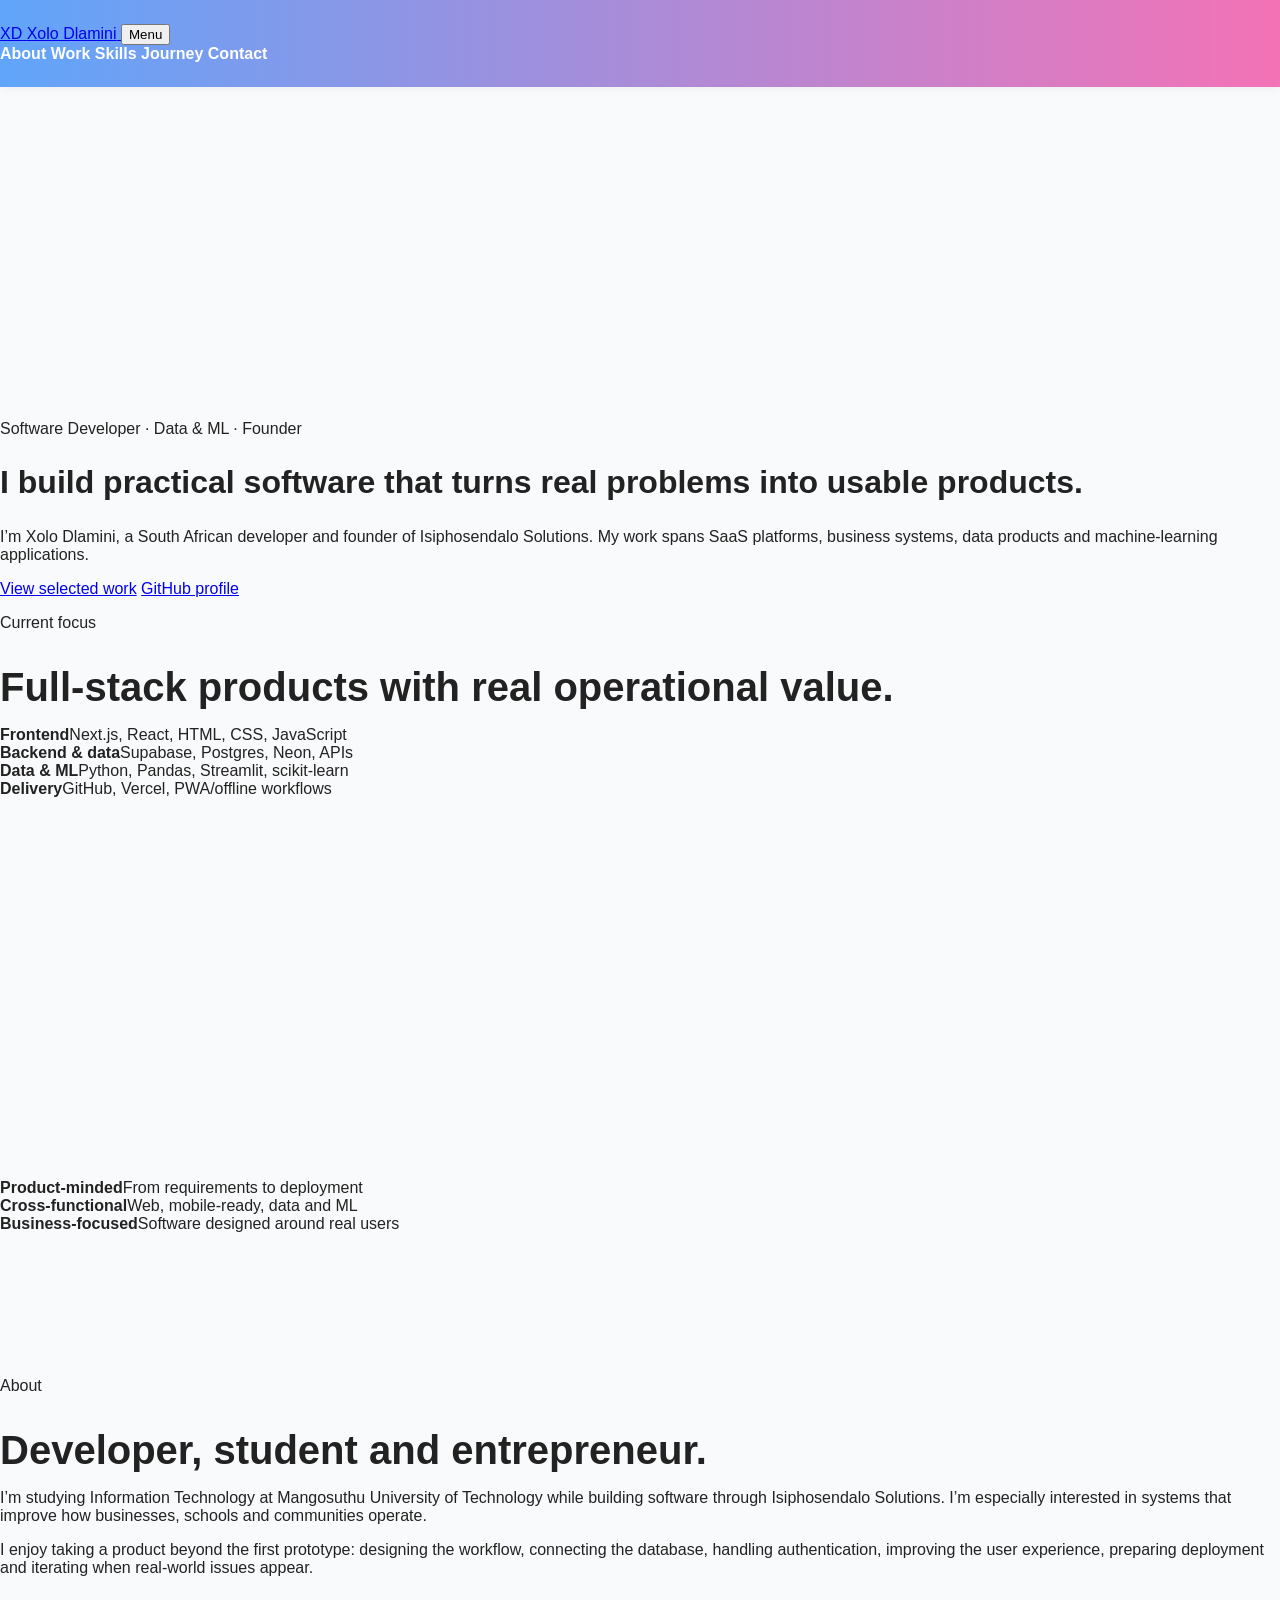
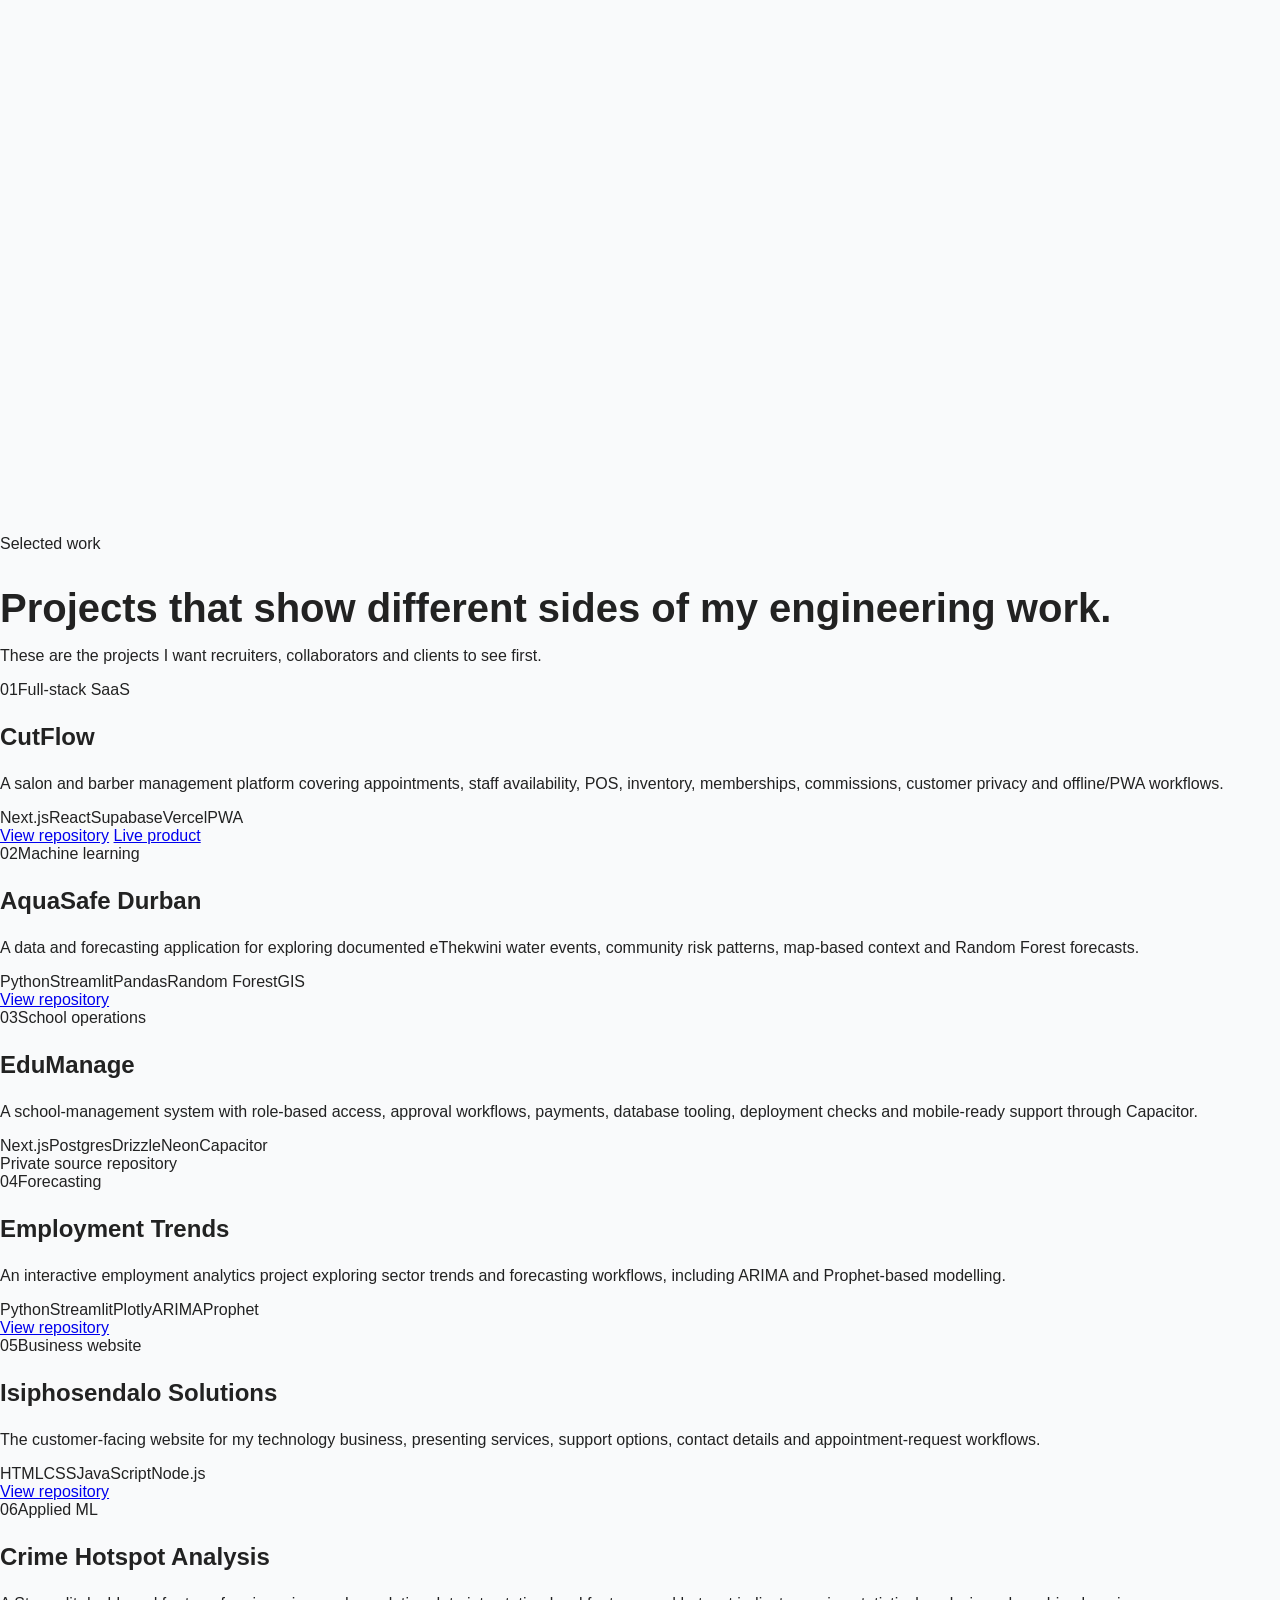
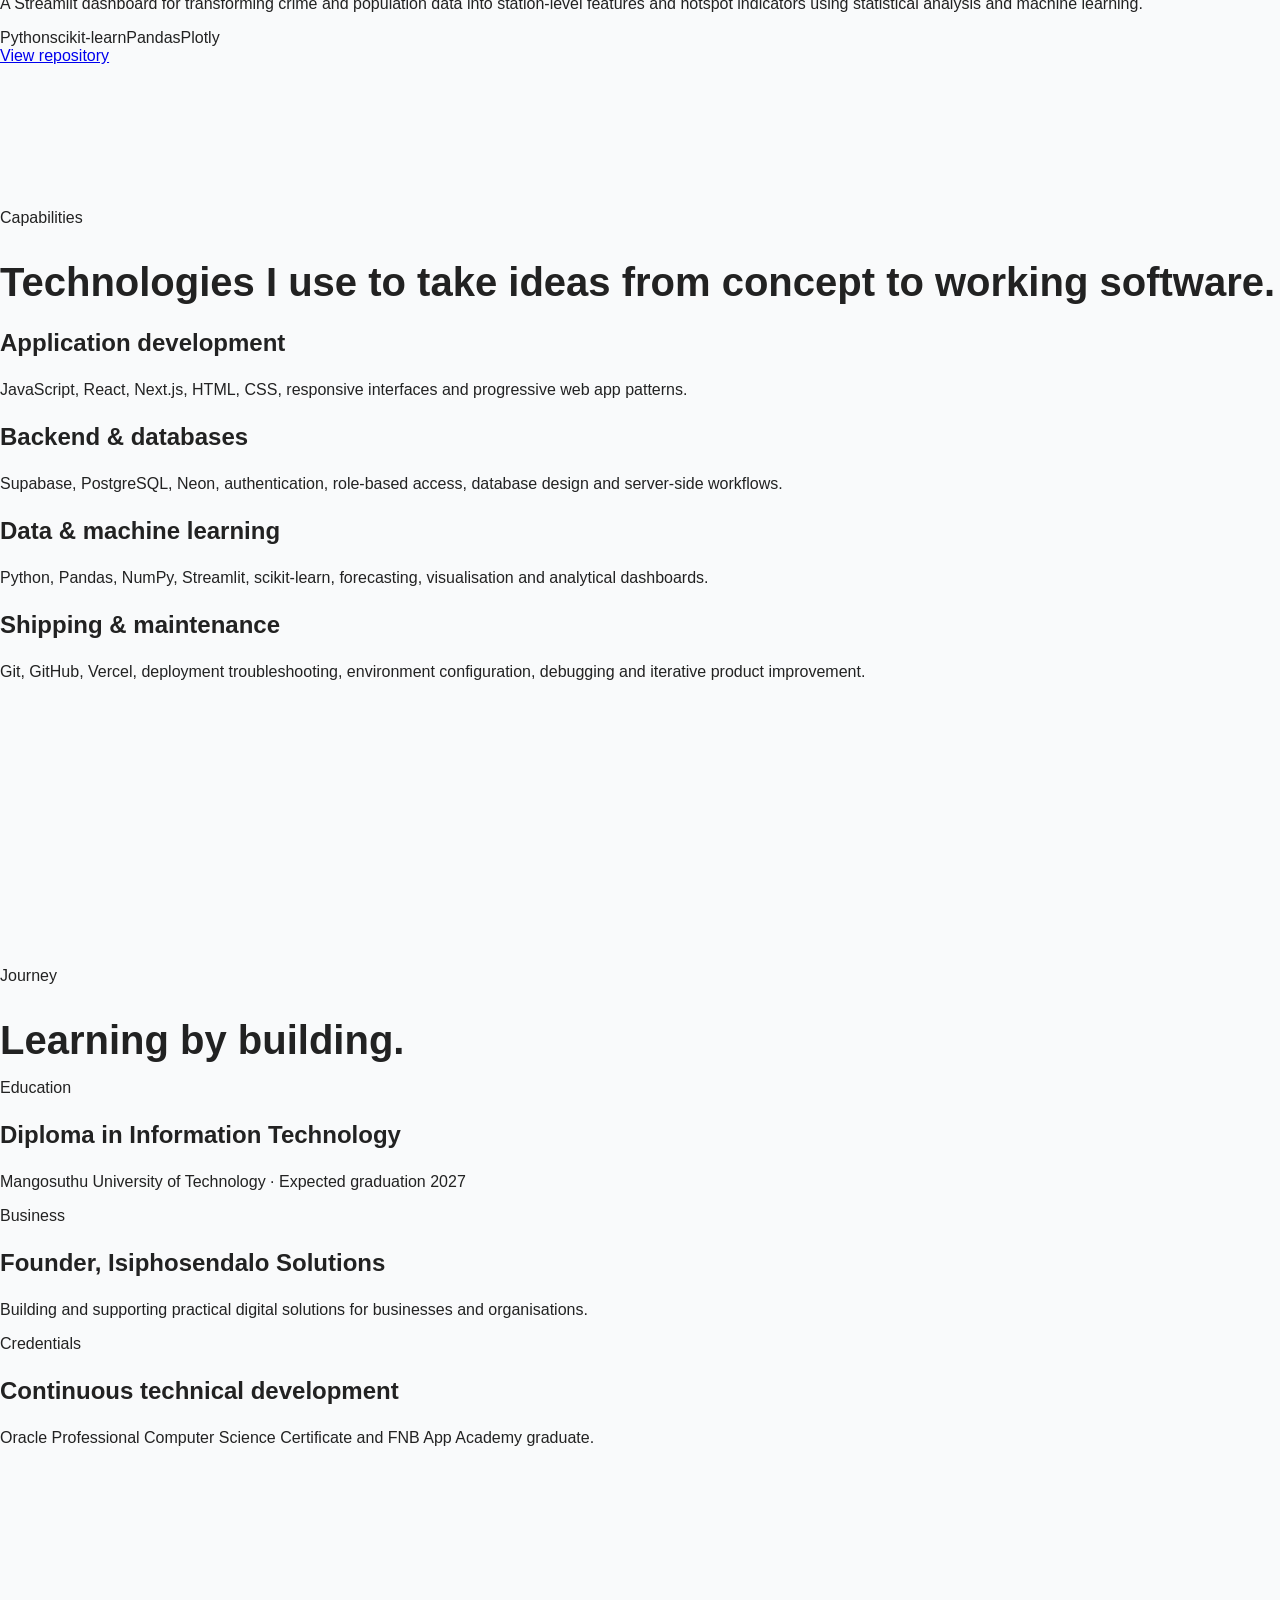
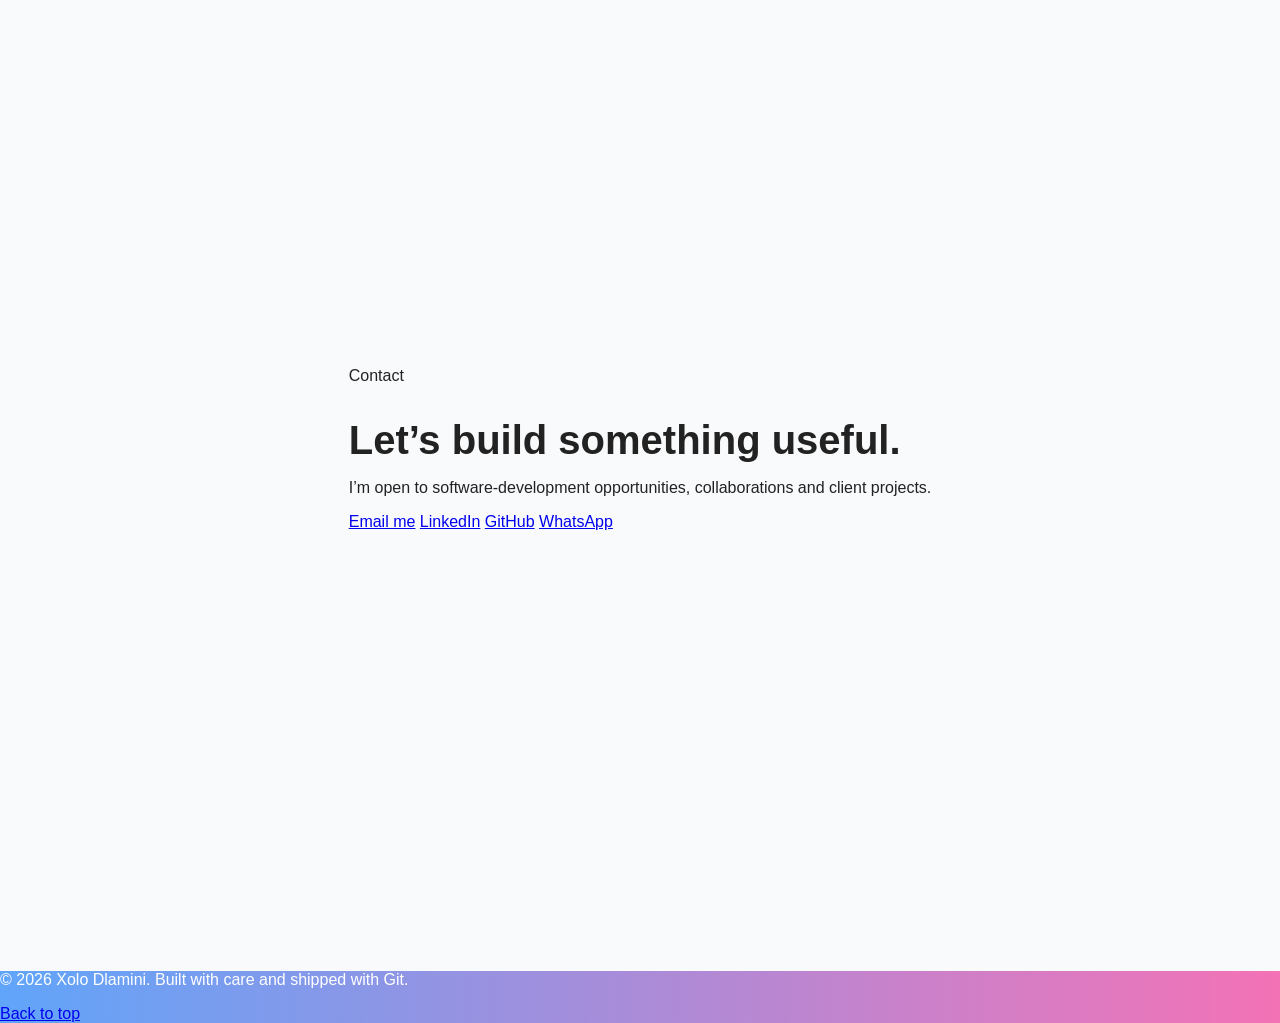
==== index.html @ b9a1c911 "Redesign portfolio as professional developer landing page" ====
<!DOCTYPE html>
<html lang="en">
<head>
  <meta charset="UTF-8">
  <meta name="viewport" content="width=device-width, initial-scale=1.0">
  <meta name="description" content="Xolo Dlamini — software developer building full-stack systems, data products and practical digital solutions.">
  <meta name="theme-color" content="#0b1020">
  <title>Xolo Dlamini | Software Developer</title>
  <link rel="preconnect" href="https://fonts.googleapis.com">
  <link rel="preconnect" href="https://fonts.gstatic.com" crossorigin>
  <link href="https://fonts.googleapis.com/css2?family=Inter:wght@400;500;600;700;800&display=swap" rel="stylesheet">
  <link rel="stylesheet" href="style.css">
  <script src="script.js" defer></script>
</head>
<body>
  <header class="site-header">
    <div class="shell nav-wrap">
      <a class="brand" href="#top" aria-label="Xolo Dlamini home">
        <span class="brand-mark">XD</span>
        <span>Xolo Dlamini</span>
      </a>
      <button class="menu-button" type="button" aria-expanded="false" aria-controls="site-nav">Menu</button>
      <nav id="site-nav" class="site-nav" aria-label="Main navigation">
        <a href="#about">About</a>
        <a href="#work">Work</a>
        <a href="#skills">Skills</a>
        <a href="#journey">Journey</a>
        <a class="nav-cta" href="#contact">Contact</a>
      </nav>
    </div>
  </header>

  <main id="top">
    <section class="hero">
      <div class="shell hero-grid">
        <div class="hero-copy reveal">
          <p class="kicker">Software Developer · Data & ML · Founder</p>
          <h1>I build practical software that turns real problems into usable products.</h1>
          <p class="hero-text">I’m Xolo Dlamini, a South African developer and founder of Isiphosendalo Solutions. My work spans SaaS platforms, business systems, data products and machine-learning applications.</p>
          <div class="hero-actions">
            <a class="button primary" href="#work">View selected work</a>
            <a class="button secondary" href="https://github.com/Itx108" target="_blank" rel="noopener noreferrer">GitHub profile</a>
          </div>
        </div>
        <aside class="hero-panel reveal" aria-label="Developer focus">
          <p class="panel-label">Current focus</p>
          <h2>Full-stack products with real operational value.</h2>
          <div class="focus-list">
            <div><strong>Frontend</strong><span>Next.js, React, HTML, CSS, JavaScript</span></div>
            <div><strong>Backend & data</strong><span>Supabase, Postgres, Neon, APIs</span></div>
            <div><strong>Data & ML</strong><span>Python, Pandas, Streamlit, scikit-learn</span></div>
            <div><strong>Delivery</strong><span>GitHub, Vercel, PWA/offline workflows</span></div>
          </div>
        </aside>
      </div>
    </section>

    <section class="proof-strip">
      <div class="shell proof-grid">
        <div><strong>Product-minded</strong><span>From requirements to deployment</span></div>
        <div><strong>Cross-functional</strong><span>Web, mobile-ready, data and ML</span></div>
        <div><strong>Business-focused</strong><span>Software designed around real users</span></div>
      </div>
    </section>

    <section id="about" class="section">
      <div class="shell two-col">
        <div class="section-heading reveal">
          <p class="kicker">About</p>
          <h2>Developer, student and entrepreneur.</h2>
        </div>
        <div class="body-copy reveal">
          <p>I’m studying Information Technology at Mangosuthu University of Technology while building software through Isiphosendalo Solutions. I’m especially interested in systems that improve how businesses, schools and communities operate.</p>
          <p>I enjoy taking a product beyond the first prototype: designing the workflow, connecting the database, handling authentication, improving the user experience, preparing deployment and iterating when real-world issues appear.</p>
        </div>
      </div>
    </section>

    <section id="work" class="section alt">
      <div class="shell">
        <div class="section-heading reveal">
          <p class="kicker">Selected work</p>
          <h2>Projects that show different sides of my engineering work.</h2>
          <p>These are the projects I want recruiters, collaborators and clients to see first.</p>
        </div>

        <div class="project-grid">
          <article class="project-card featured reveal">
            <div class="project-topline"><span>01</span><span>Full-stack SaaS</span></div>
            <h3>CutFlow</h3>
            <p>A salon and barber management platform covering appointments, staff availability, POS, inventory, memberships, commissions, customer privacy and offline/PWA workflows.</p>
            <div class="tags"><span>Next.js</span><span>React</span><span>Supabase</span><span>Vercel</span><span>PWA</span></div>
            <div class="card-links">
              <a href="https://github.com/Itx108/Cutflow" target="_blank" rel="noopener noreferrer">View repository</a>
              <a href="https://cutflow.co.za" target="_blank" rel="noopener noreferrer">Live product</a>
            </div>
          </article>

          <article class="project-card reveal">
            <div class="project-topline"><span>02</span><span>Machine learning</span></div>
            <h3>AquaSafe Durban</h3>
            <p>A data and forecasting application for exploring documented eThekwini water events, community risk patterns, map-based context and Random Forest forecasts.</p>
            <div class="tags"><span>Python</span><span>Streamlit</span><span>Pandas</span><span>Random Forest</span><span>GIS</span></div>
            <div class="card-links"><a href="https://github.com/Itx108/AquaSafe" target="_blank" rel="noopener noreferrer">View repository</a></div>
          </article>

          <article class="project-card reveal">
            <div class="project-topline"><span>03</span><span>School operations</span></div>
            <h3>EduManage</h3>
            <p>A school-management system with role-based access, approval workflows, payments, database tooling, deployment checks and mobile-ready support through Capacitor.</p>
            <div class="tags"><span>Next.js</span><span>Postgres</span><span>Drizzle</span><span>Neon</span><span>Capacitor</span></div>
            <div class="card-links"><span class="private-note">Private source repository</span></div>
          </article>

          <article class="project-card reveal">
            <div class="project-topline"><span>04</span><span>Forecasting</span></div>
            <h3>Employment Trends</h3>
            <p>An interactive employment analytics project exploring sector trends and forecasting workflows, including ARIMA and Prophet-based modelling.</p>
            <div class="tags"><span>Python</span><span>Streamlit</span><span>Plotly</span><span>ARIMA</span><span>Prophet</span></div>
            <div class="card-links"><a href="https://github.com/Itx108/Employment-Trends" target="_blank" rel="noopener noreferrer">View repository</a></div>
          </article>

          <article class="project-card reveal">
            <div class="project-topline"><span>05</span><span>Business website</span></div>
            <h3>Isiphosendalo Solutions</h3>
            <p>The customer-facing website for my technology business, presenting services, support options, contact details and appointment-request workflows.</p>
            <div class="tags"><span>HTML</span><span>CSS</span><span>JavaScript</span><span>Node.js</span></div>
            <div class="card-links"><a href="https://github.com/Itx108/Isiphosendalo-Solutions" target="_blank" rel="noopener noreferrer">View repository</a></div>
          </article>

          <article class="project-card reveal">
            <div class="project-topline"><span>06</span><span>Applied ML</span></div>
            <h3>Crime Hotspot Analysis</h3>
            <p>A Streamlit dashboard for transforming crime and population data into station-level features and hotspot indicators using statistical analysis and machine learning.</p>
            <div class="tags"><span>Python</span><span>scikit-learn</span><span>Pandas</span><span>Plotly</span></div>
            <div class="card-links"><a href="https://github.com/Itx108/Machinelearning" target="_blank" rel="noopener noreferrer">View repository</a></div>
          </article>
        </div>
      </div>
    </section>

    <section id="skills" class="section">
      <div class="shell">
        <div class="section-heading reveal">
          <p class="kicker">Capabilities</p>
          <h2>Technologies I use to take ideas from concept to working software.</h2>
        </div>
        <div class="skill-grid">
          <article class="skill-card reveal"><h3>Application development</h3><p>JavaScript, React, Next.js, HTML, CSS, responsive interfaces and progressive web app patterns.</p></article>
          <article class="skill-card reveal"><h3>Backend & databases</h3><p>Supabase, PostgreSQL, Neon, authentication, role-based access, database design and server-side workflows.</p></article>
          <article class="skill-card reveal"><h3>Data & machine learning</h3><p>Python, Pandas, NumPy, Streamlit, scikit-learn, forecasting, visualisation and analytical dashboards.</p></article>
          <article class="skill-card reveal"><h3>Shipping & maintenance</h3><p>Git, GitHub, Vercel, deployment troubleshooting, environment configuration, debugging and iterative product improvement.</p></article>
        </div>
      </div>
    </section>

    <section id="journey" class="section alt">
      <div class="shell two-col">
        <div class="section-heading reveal">
          <p class="kicker">Journey</p>
          <h2>Learning by building.</h2>
        </div>
        <div class="timeline reveal">
          <div class="timeline-item"><span>Education</span><h3>Diploma in Information Technology</h3><p>Mangosuthu University of Technology · Expected graduation 2027</p></div>
          <div class="timeline-item"><span>Business</span><h3>Founder, Isiphosendalo Solutions</h3><p>Building and supporting practical digital solutions for businesses and organisations.</p></div>
          <div class="timeline-item"><span>Credentials</span><h3>Continuous technical development</h3><p>Oracle Professional Computer Science Certificate and FNB App Academy graduate.</p></div>
        </div>
      </div>
    </section>

    <section id="contact" class="section contact-section">
      <div class="shell contact-card reveal">
        <div>
          <p class="kicker">Contact</p>
          <h2>Let’s build something useful.</h2>
          <p>I’m open to software-development opportunities, collaborations and client projects.</p>
        </div>
        <div class="contact-actions">
          <a class="button primary" href="mailto:isiphosendalo08@gmail.com">Email me</a>
          <a class="button secondary" href="https://www.linkedin.com/in/xolo-dlamini-74066734b" target="_blank" rel="noopener noreferrer">LinkedIn</a>
          <a class="button secondary" href="https://github.com/Itx108" target="_blank" rel="noopener noreferrer">GitHub</a>
          <a class="button secondary" href="https://wa.me/27677367860" target="_blank" rel="noopener noreferrer">WhatsApp</a>
        </div>
      </div>
    </section>
  </main>

  <footer class="site-footer">
    <div class="shell footer-wrap">
      <p>© <span id="year">2026</span> Xolo Dlamini. Built with care and shipped with Git.</p>
      <a href="#top">Back to top</a>
    </div>
  </footer>
</body>
</html>
---- style.css ----
body {
  background: #f9fafb;
  color: #222;
  font-family: 'Segoe UI', Arial, sans-serif;
  margin: 0;
}

header,
footer {
  background: linear-gradient(to right, #60a5fa, #f472b6);
  color: #fff;
}

header {
  padding: 1.5rem 0;
  box-shadow: 0 2px 8px rgba(0, 0, 0, 0.05);
}

.container {
  max-width: 1100px;
  margin: 0 auto;
  padding: 0 1.5rem;
}

h1 {
  font-size: 2rem;
  font-weight: bold;
}

nav ul {
  display: flex;
  gap: 1.5rem;
  list-style: none;
  margin: 0;
  padding: 0;
}

nav a {
  color: inherit;
  text-decoration: none;
  font-weight: 600;
}

nav a:hover {
  text-decoration: underline;
}

section {
  padding: 4rem 0;
}

.hero,
#contact {
  min-height: 100vh;
  display: flex;
  align-items: center;
  justify-content: center;
}

.hero .container,
#contact .container {
  width: 100%;
}

#about,
#skills,
#education,
#projects {
  min-height: 70vh;
}

.text-center {
  text-align: center;
}

.eyebrow {
  display: inline-block;
  font-size: 1rem;
  font-weight: 700;
  letter-spacing: 0.08em;
  text-transform: uppercase;
  color: #2563eb;
  margin-bottom: 1rem;
}

.bg-gray-100 {
  background: #f3f4f6;
}

h2 {
  font-size: 2.5rem;
  font-weight: bold;
  margin-bottom: 1rem;
}

h3 {
  font-size: 1.5rem;
  font-weight: bold;
  margin-bottom: 1.5rem;
}

ul.grid {
  display: grid;
  grid-template-columns: repeat(2, 1fr);
  gap: 1rem;
}

@media (min-width: 768px) {
  ul.grid {
    grid-template-columns: repeat(3, 1fr);
  }
}

ul.grid li {
  background: #fff;
  box-shadow: 0 2px 8px rgba(0, 0, 0, 0.05);
  border-radius: 0.5rem;
  padding: 1rem;
  text-align: center;
}

ul.list-disc {
  padding-left: 1.5rem;
}

.flex {
  display: flex;
}

.justify-between {
  justify-content: space-between;
}

.justify-center {
  justify-content: center;
}

.space-x-4 > * + * {
  margin-left: 1rem;
}

.rounded-lg {
  border-radius: 0.5rem;
}

.shadow {
  box-shadow: 0 2px 8px rgba(0, 0, 0, 0.08);
}

.hover\:bg-blue-600:hover {
  background: #2563eb;
}

.hover\:bg-green-600:hover {
  background: #059669;
}

.hover\:bg-blue-800:hover {
  background: #1e40af;
}

.hover\:bg-gray-900:hover {
  background: #111827;
}

.bg-blue-500 {
  background: #3b82f6;
}

.bg-green-500 {
  background: #10b981;
}

.bg-blue-700 {
  background: #1d4ed8;
}

.bg-gray-800 {
  background: #1f2937;
}

.text-white {
  color: #fff;
}

.px-4 {
  padding-left: 1rem;
  padding-right: 1rem;
}

.py-2 {
  padding-top: 0.5rem;
  padding-bottom: 0.5rem;
}

.mt-12 {
  margin-top: 3rem;
}

.mb-4 {
  margin-bottom: 1rem;
}

.mb-6 {
  margin-bottom: 1.5rem;
}

.max-w-2xl {
  max-width: 42rem;
}

.mx-auto {
  margin-left: auto;
  margin-right: auto;
}

.list-inside {
  list-style-position: inside;
}

.icon-envelope::before {
  content: "\2709";
  margin-right: 0.5em;
}

.icon-whatsapp::before {
  content: "\1F4F1";
  margin-right: 0.5em;
}

.icon-linkedin::before {
  content: "\1F465";
  margin-right: 0.5em;
}

.icon-github::before {
  content: "\f09b";
  font-family: Arial, sans-serif;
  margin-right: 0.5em;
}
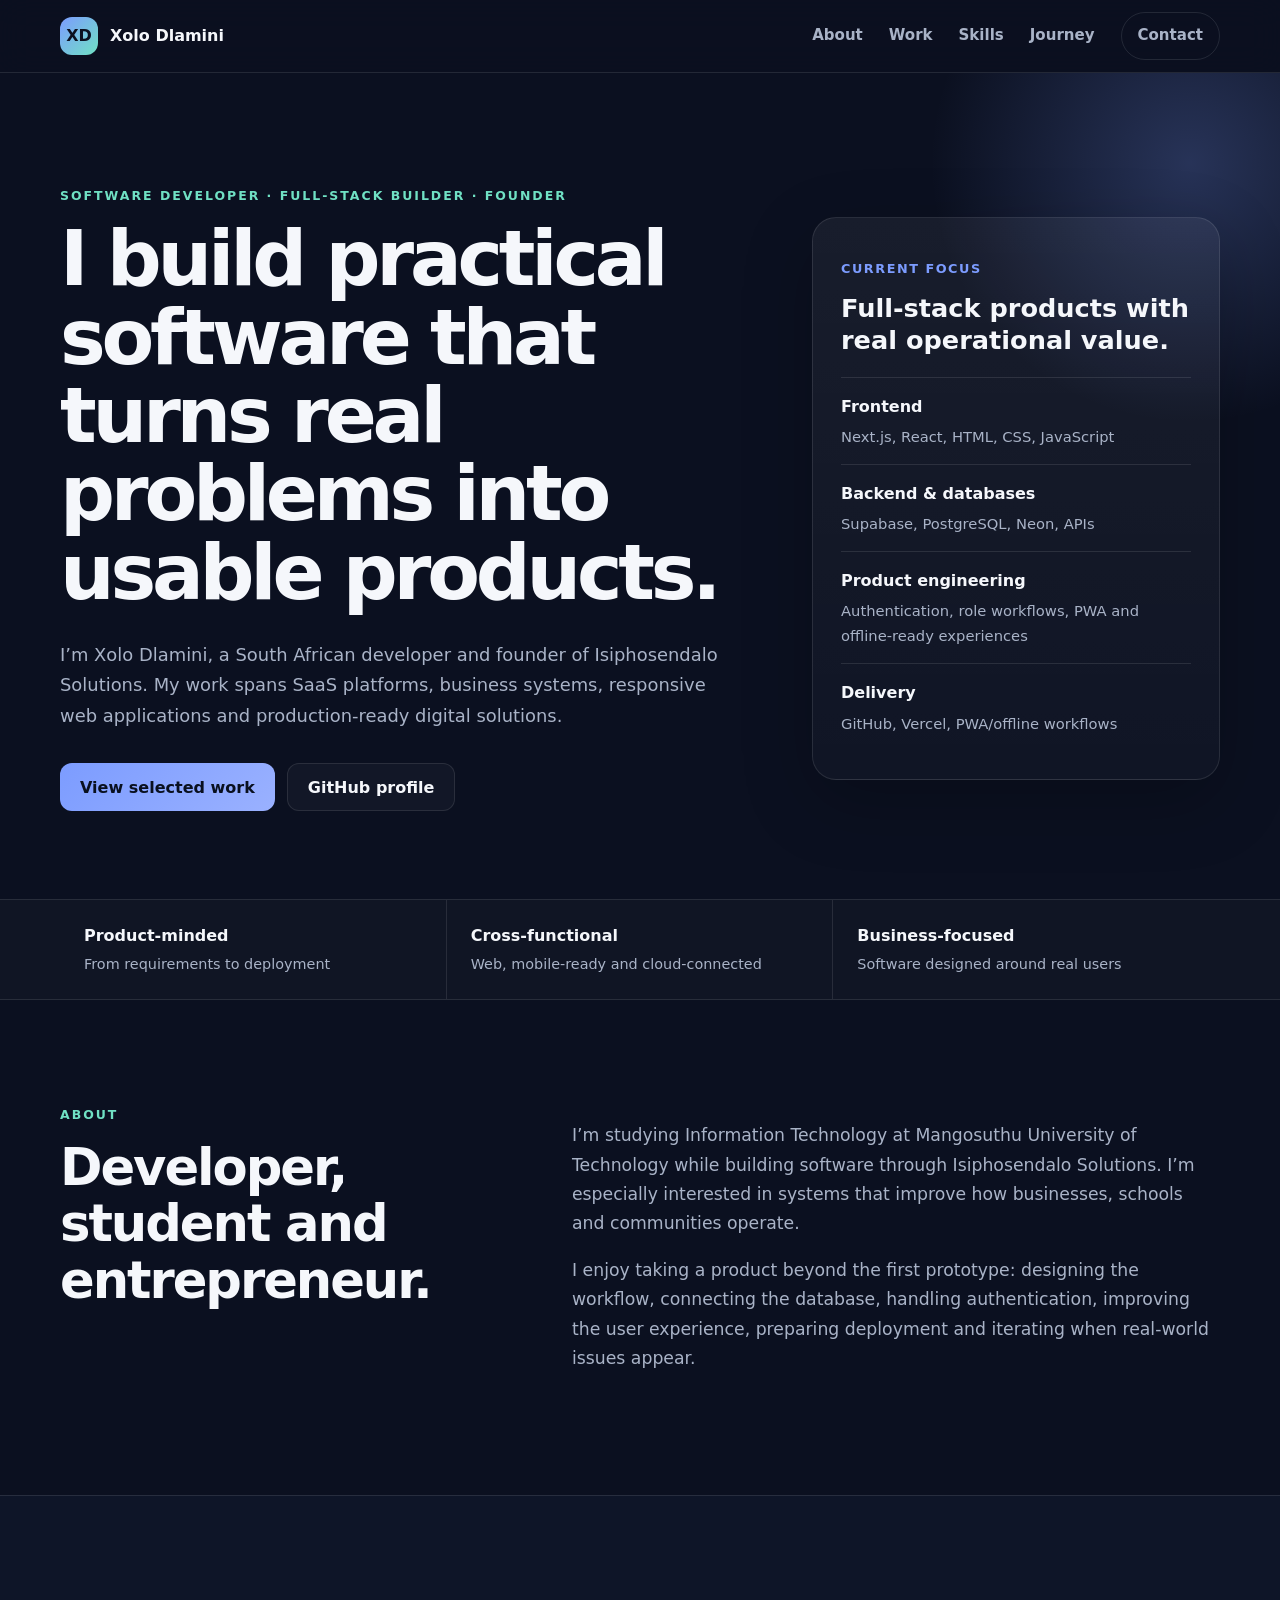
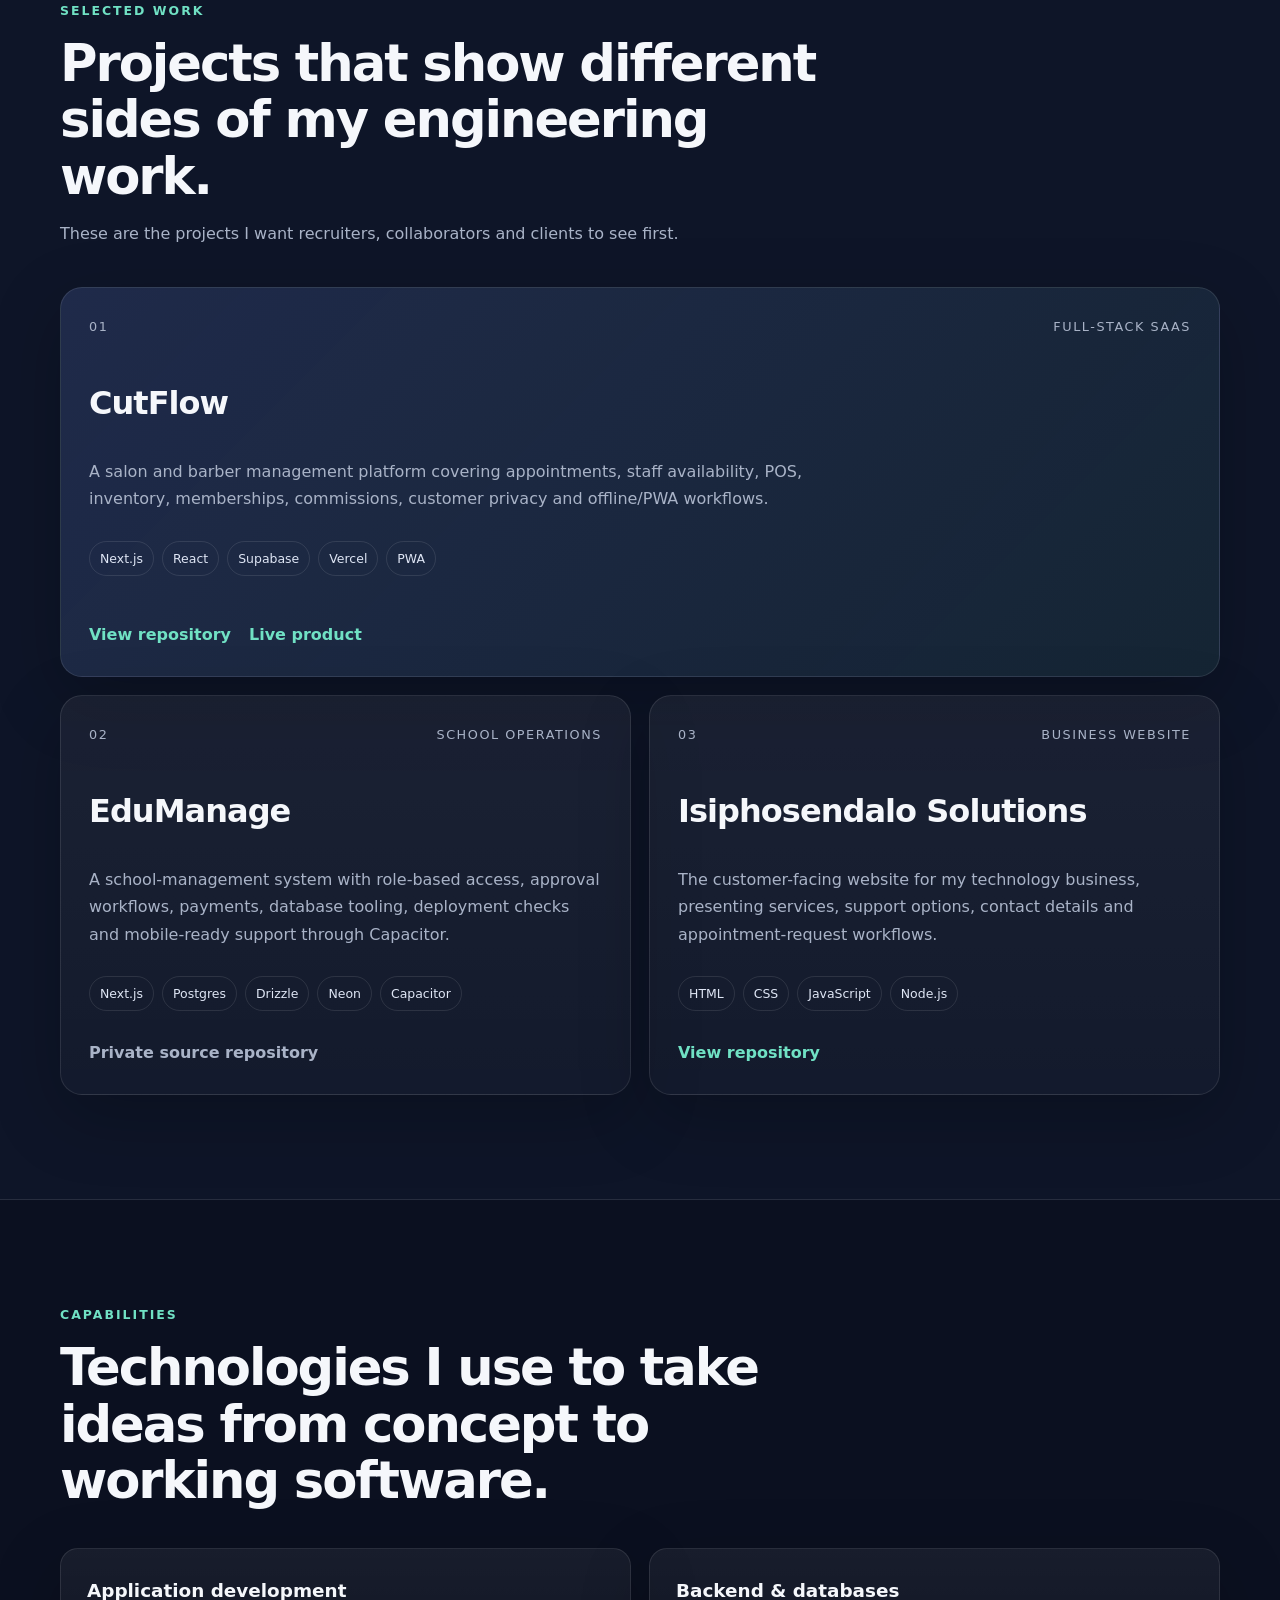
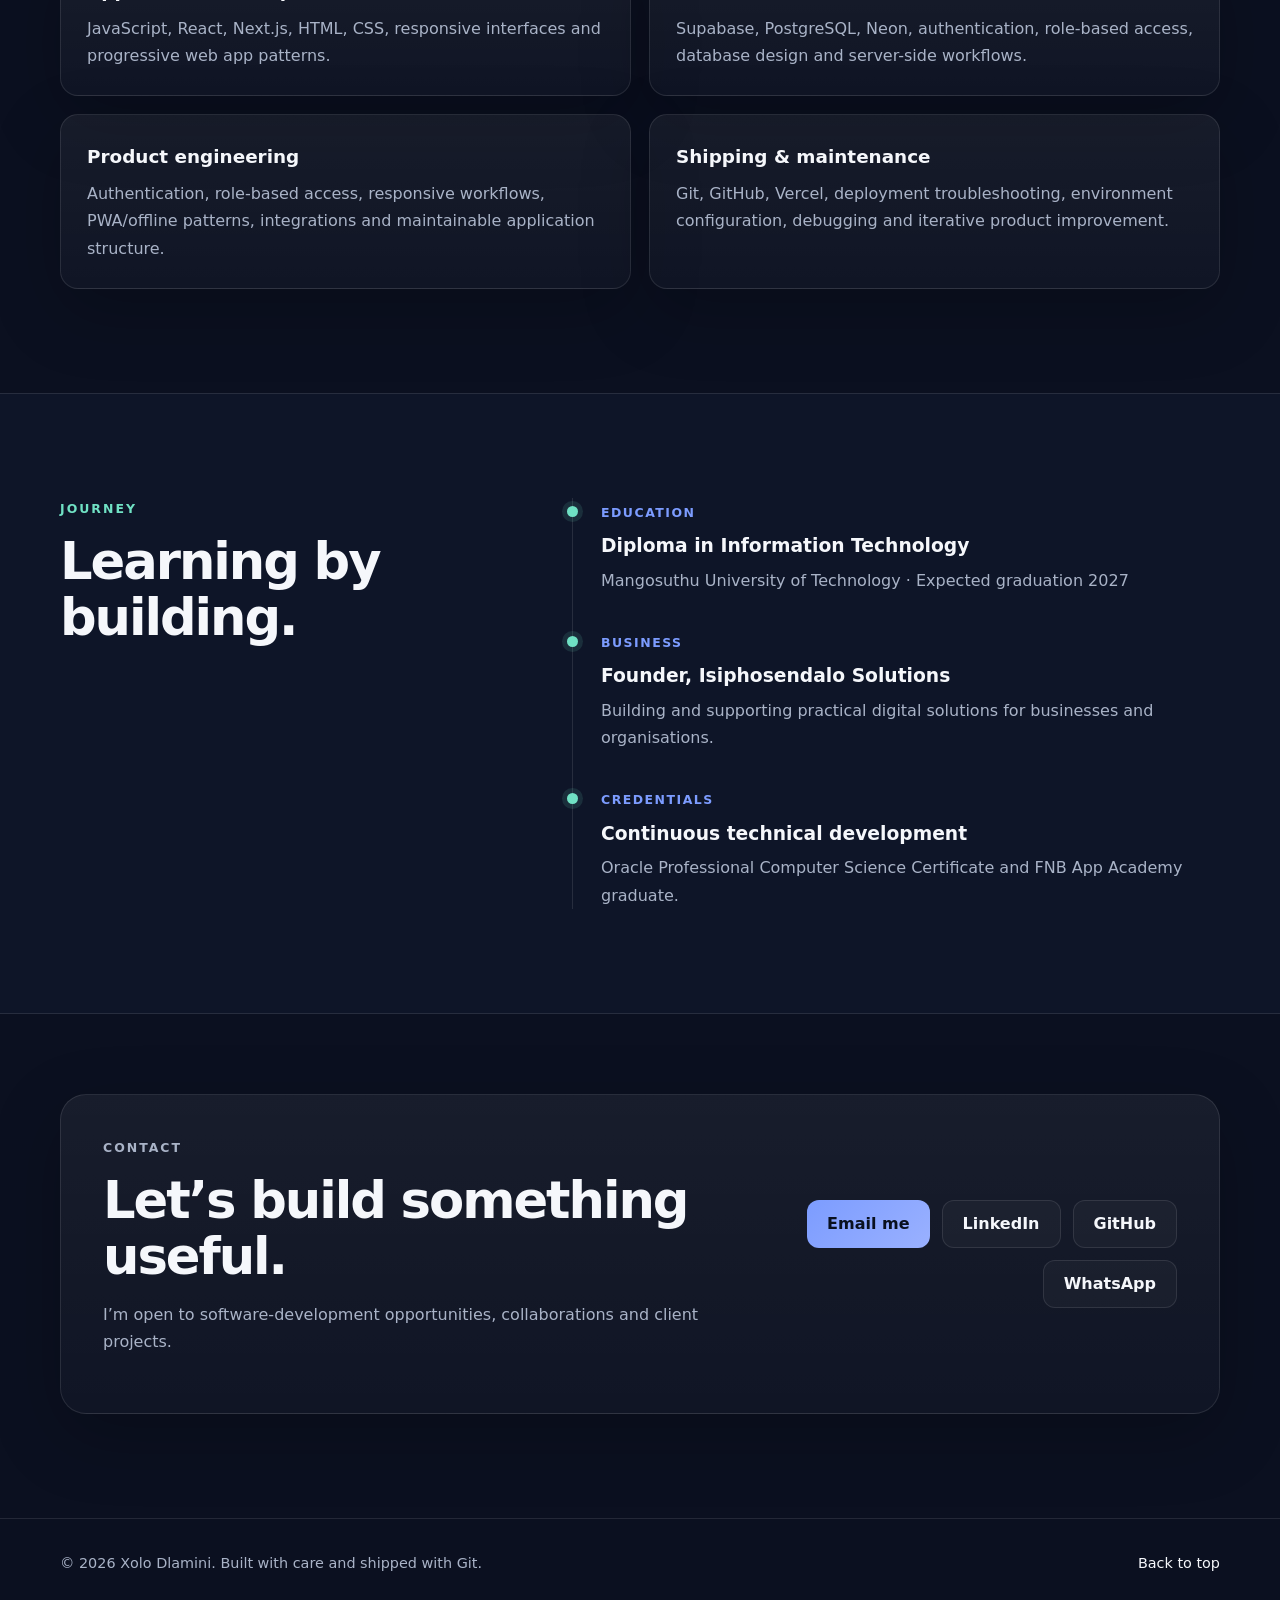
==== commit 488e19e4: "Refocus portfolio on software engineering and SaaS projects" ====
--- a/index.html
+++ b/index.html
@@ -3,7 +3,7 @@
 <head>
   <meta charset="UTF-8">
   <meta name="viewport" content="width=device-width, initial-scale=1.0">
-  <meta name="description" content="Xolo Dlamini — software developer building full-stack systems, data products and practical digital solutions.">
+  <meta name="description" content="Xolo Dlamini — software developer building full-stack systems, SaaS products and practical digital solutions.">
   <meta name="theme-color" content="#0b1020">
   <title>Xolo Dlamini | Software Developer</title>
   <link rel="preconnect" href="https://fonts.googleapis.com">
@@ -34,9 +34,9 @@
     <section class="hero">
       <div class="shell hero-grid">
         <div class="hero-copy reveal">
-          <p class="kicker">Software Developer · Data & ML · Founder</p>
+          <p class="kicker">Software Developer · Full-Stack Builder · Founder</p>
           <h1>I build practical software that turns real problems into usable products.</h1>
-          <p class="hero-text">I’m Xolo Dlamini, a South African developer and founder of Isiphosendalo Solutions. My work spans SaaS platforms, business systems, data products and machine-learning applications.</p>
+          <p class="hero-text">I’m Xolo Dlamini, a South African developer and founder of Isiphosendalo Solutions. My work spans SaaS platforms, business systems, responsive web applications and production-ready digital solutions.</p>
           <div class="hero-actions">
             <a class="button primary" href="#work">View selected work</a>
             <a class="button secondary" href="https://github.com/Itx108" target="_blank" rel="noopener noreferrer">GitHub profile</a>
@@ -47,8 +47,8 @@
           <h2>Full-stack products with real operational value.</h2>
           <div class="focus-list">
             <div><strong>Frontend</strong><span>Next.js, React, HTML, CSS, JavaScript</span></div>
-            <div><strong>Backend & data</strong><span>Supabase, Postgres, Neon, APIs</span></div>
-            <div><strong>Data & ML</strong><span>Python, Pandas, Streamlit, scikit-learn</span></div>
+            <div><strong>Backend & databases</strong><span>Supabase, PostgreSQL, Neon, APIs</span></div>
+            <div><strong>Product engineering</strong><span>Authentication, role workflows, PWA and offline-ready experiences</span></div>
             <div><strong>Delivery</strong><span>GitHub, Vercel, PWA/offline workflows</span></div>
           </div>
         </aside>
@@ -58,7 +58,7 @@
     <section class="proof-strip">
       <div class="shell proof-grid">
         <div><strong>Product-minded</strong><span>From requirements to deployment</span></div>
-        <div><strong>Cross-functional</strong><span>Web, mobile-ready, data and ML</span></div>
+        <div><strong>Cross-functional</strong><span>Web, mobile-ready and cloud-connected</span></div>
         <div><strong>Business-focused</strong><span>Software designed around real users</span></div>
       </div>
     </section>
@@ -97,15 +97,7 @@
           </article>
 
           <article class="project-card reveal">
-            <div class="project-topline"><span>02</span><span>Machine learning</span></div>
-            <h3>AquaSafe Durban</h3>
-            <p>A data and forecasting application for exploring documented eThekwini water events, community risk patterns, map-based context and Random Forest forecasts.</p>
-            <div class="tags"><span>Python</span><span>Streamlit</span><span>Pandas</span><span>Random Forest</span><span>GIS</span></div>
-            <div class="card-links"><a href="https://github.com/Itx108/AquaSafe" target="_blank" rel="noopener noreferrer">View repository</a></div>
-          </article>
-
-          <article class="project-card reveal">
-            <div class="project-topline"><span>03</span><span>School operations</span></div>
+            <div class="project-topline"><span>02</span><span>School operations</span></div>
             <h3>EduManage</h3>
             <p>A school-management system with role-based access, approval workflows, payments, database tooling, deployment checks and mobile-ready support through Capacitor.</p>
             <div class="tags"><span>Next.js</span><span>Postgres</span><span>Drizzle</span><span>Neon</span><span>Capacitor</span></div>
@@ -113,27 +105,11 @@
           </article>
 
           <article class="project-card reveal">
-            <div class="project-topline"><span>04</span><span>Forecasting</span></div>
-            <h3>Employment Trends</h3>
-            <p>An interactive employment analytics project exploring sector trends and forecasting workflows, including ARIMA and Prophet-based modelling.</p>
-            <div class="tags"><span>Python</span><span>Streamlit</span><span>Plotly</span><span>ARIMA</span><span>Prophet</span></div>
-            <div class="card-links"><a href="https://github.com/Itx108/Employment-Trends" target="_blank" rel="noopener noreferrer">View repository</a></div>
-          </article>
-
-          <article class="project-card reveal">
-            <div class="project-topline"><span>05</span><span>Business website</span></div>
+            <div class="project-topline"><span>03</span><span>Business website</span></div>
             <h3>Isiphosendalo Solutions</h3>
             <p>The customer-facing website for my technology business, presenting services, support options, contact details and appointment-request workflows.</p>
             <div class="tags"><span>HTML</span><span>CSS</span><span>JavaScript</span><span>Node.js</span></div>
             <div class="card-links"><a href="https://github.com/Itx108/Isiphosendalo-Solutions" target="_blank" rel="noopener noreferrer">View repository</a></div>
-          </article>
-
-          <article class="project-card reveal">
-            <div class="project-topline"><span>06</span><span>Applied ML</span></div>
-            <h3>Crime Hotspot Analysis</h3>
-            <p>A Streamlit dashboard for transforming crime and population data into station-level features and hotspot indicators using statistical analysis and machine learning.</p>
-            <div class="tags"><span>Python</span><span>scikit-learn</span><span>Pandas</span><span>Plotly</span></div>
-            <div class="card-links"><a href="https://github.com/Itx108/Machinelearning" target="_blank" rel="noopener noreferrer">View repository</a></div>
           </article>
         </div>
       </div>
@@ -148,7 +124,7 @@
         <div class="skill-grid">
           <article class="skill-card reveal"><h3>Application development</h3><p>JavaScript, React, Next.js, HTML, CSS, responsive interfaces and progressive web app patterns.</p></article>
           <article class="skill-card reveal"><h3>Backend & databases</h3><p>Supabase, PostgreSQL, Neon, authentication, role-based access, database design and server-side workflows.</p></article>
-          <article class="skill-card reveal"><h3>Data & machine learning</h3><p>Python, Pandas, NumPy, Streamlit, scikit-learn, forecasting, visualisation and analytical dashboards.</p></article>
+          <article class="skill-card reveal"><h3>Product engineering</h3><p>Authentication, role-based access, responsive workflows, PWA/offline patterns, integrations and maintainable application structure.</p></article>
           <article class="skill-card reveal"><h3>Shipping & maintenance</h3><p>Git, GitHub, Vercel, deployment troubleshooting, environment configuration, debugging and iterative product improvement.</p></article>
         </div>
       </div>
--- a/style.css
+++ b/style.css
@@ -1,240 +1,152 @@
-body {
-  background: #f9fafb;
-  color: #222;
-  font-family: 'Segoe UI', Arial, sans-serif;
-  margin: 0;
-}
-
-header,
-footer {
-  background: linear-gradient(to right, #60a5fa, #f472b6);
-  color: #fff;
-}
-
-header {
-  padding: 1.5rem 0;
-  box-shadow: 0 2px 8px rgba(0, 0, 0, 0.05);
-}
-
-.container {
-  max-width: 1100px;
-  margin: 0 auto;
-  padding: 0 1.5rem;
-}
-
-h1 {
-  font-size: 2rem;
-  font-weight: bold;
-}
-
-nav ul {
-  display: flex;
-  gap: 1.5rem;
-  list-style: none;
-  margin: 0;
-  padding: 0;
-}
-
-nav a {
-  color: inherit;
-  text-decoration: none;
-  font-weight: 600;
-}
-
-nav a:hover {
-  text-decoration: underline;
-}
-
-section {
-  padding: 4rem 0;
-}
-
-.hero,
-#contact {
-  min-height: 100vh;
-  display: flex;
-  align-items: center;
-  justify-content: center;
-}
-
-.hero .container,
-#contact .container {
-  width: 100%;
-}
-
-#about,
-#skills,
-#education,
-#projects {
-  min-height: 70vh;
-}
-
-.text-center {
-  text-align: center;
-}
-
-.eyebrow {
-  display: inline-block;
-  font-size: 1rem;
-  font-weight: 700;
-  letter-spacing: 0.08em;
-  text-transform: uppercase;
-  color: #2563eb;
-  margin-bottom: 1rem;
-}
-
-.bg-gray-100 {
-  background: #f3f4f6;
-}
-
-h2 {
-  font-size: 2.5rem;
-  font-weight: bold;
-  margin-bottom: 1rem;
-}
-
-h3 {
-  font-size: 1.5rem;
-  font-weight: bold;
-  margin-bottom: 1.5rem;
-}
-
-ul.grid {
-  display: grid;
-  grid-template-columns: repeat(2, 1fr);
-  gap: 1rem;
-}
-
-@media (min-width: 768px) {
-  ul.grid {
-    grid-template-columns: repeat(3, 1fr);
-  }
-}
-
-ul.grid li {
-  background: #fff;
-  box-shadow: 0 2px 8px rgba(0, 0, 0, 0.05);
-  border-radius: 0.5rem;
-  padding: 1rem;
-  text-align: center;
-}
-
-ul.list-disc {
-  padding-left: 1.5rem;
-}
-
-.flex {
-  display: flex;
-}
-
-.justify-between {
-  justify-content: space-between;
-}
-
-.justify-center {
-  justify-content: center;
-}
-
-.space-x-4 > * + * {
-  margin-left: 1rem;
-}
-
-.rounded-lg {
-  border-radius: 0.5rem;
-}
-
-.shadow {
-  box-shadow: 0 2px 8px rgba(0, 0, 0, 0.08);
-}
-
-.hover\:bg-blue-600:hover {
-  background: #2563eb;
-}
-
-.hover\:bg-green-600:hover {
-  background: #059669;
-}
-
-.hover\:bg-blue-800:hover {
-  background: #1e40af;
-}
-
-.hover\:bg-gray-900:hover {
-  background: #111827;
-}
-
-.bg-blue-500 {
-  background: #3b82f6;
-}
-
-.bg-green-500 {
-  background: #10b981;
-}
-
-.bg-blue-700 {
-  background: #1d4ed8;
-}
-
-.bg-gray-800 {
-  background: #1f2937;
-}
-
-.text-white {
-  color: #fff;
-}
-
-.px-4 {
-  padding-left: 1rem;
-  padding-right: 1rem;
-}
-
-.py-2 {
-  padding-top: 0.5rem;
-  padding-bottom: 0.5rem;
-}
-
-.mt-12 {
-  margin-top: 3rem;
-}
-
-.mb-4 {
-  margin-bottom: 1rem;
-}
-
-.mb-6 {
-  margin-bottom: 1.5rem;
-}
-
-.max-w-2xl {
-  max-width: 42rem;
-}
-
-.mx-auto {
-  margin-left: auto;
-  margin-right: auto;
-}
-
-.list-inside {
-  list-style-position: inside;
-}
-
-.icon-envelope::before {
-  content: "\2709";
-  margin-right: 0.5em;
-}
-
-.icon-whatsapp::before {
-  content: "\1F4F1";
-  margin-right: 0.5em;
-}
-
-.icon-linkedin::before {
-  content: "\1F465";
-  margin-right: 0.5em;
-}
-
-.icon-github::before {
-  content: "\f09b";
-  font-family: Arial, sans-serif;
-  margin-right: 0.5em;
-}
+:root {
+  --bg: #0b1020;
+  --surface: #121a2f;
+  --surface-2: #17223c;
+  --text: #f5f7fb;
+  --muted: #a9b3c7;
+  --line: rgba(255,255,255,.10);
+  --accent: #7c9cff;
+  --accent-2: #70e1c4;
+  --max: 1160px;
+}
+
+* { box-sizing: border-box; }
+html { scroll-behavior: smooth; }
+body {
+  margin: 0;
+  font-family: "Inter", system-ui, -apple-system, BlinkMacSystemFont, "Segoe UI", sans-serif;
+  background: var(--bg);
+  color: var(--text);
+  line-height: 1.7;
+}
+a { color: inherit; }
+.shell { width: min(var(--max), calc(100% - 40px)); margin: 0 auto; }
+
+.site-header {
+  position: sticky;
+  top: 0;
+  z-index: 50;
+  backdrop-filter: blur(16px);
+  background: rgba(11,16,32,.82);
+  border-bottom: 1px solid var(--line);
+}
+.nav-wrap { min-height: 72px; display: flex; align-items: center; justify-content: space-between; gap: 24px; }
+.brand { display: inline-flex; align-items: center; gap: 12px; text-decoration: none; font-weight: 800; }
+.brand-mark {
+  width: 38px; height: 38px; display: grid; place-items: center;
+  border-radius: 12px; background: linear-gradient(135deg,var(--accent),var(--accent-2)); color: #0b1020;
+}
+.site-nav { display: flex; align-items: center; gap: 26px; }
+.site-nav a { text-decoration: none; color: var(--muted); font-size: .94rem; font-weight: 600; }
+.site-nav a:hover { color: var(--text); }
+.nav-cta { padding: 10px 16px; border: 1px solid var(--line); border-radius: 999px; }
+.menu-button { display: none; }
+
+.hero { position: relative; overflow: hidden; padding: 112px 0 88px; }
+.hero::before {
+  content: ""; position: absolute; width: 540px; height: 540px; border-radius: 50%;
+  right: -180px; top: -180px; background: radial-gradient(circle,rgba(124,156,255,.25),transparent 68%);
+  pointer-events: none;
+}
+.hero-grid { display: grid; grid-template-columns: 1.25fr .75fr; gap: 72px; align-items: center; }
+.kicker { margin: 0 0 14px; color: var(--accent-2); text-transform: uppercase; letter-spacing: .16em; font-size: .78rem; font-weight: 800; }
+.hero h1 { max-width: 820px; margin: 0; font-size: clamp(2.7rem, 6vw, 5.7rem); line-height: 1.02; letter-spacing: -.055em; }
+.hero-text { max-width: 700px; margin: 28px 0 0; color: var(--muted); font-size: 1.12rem; }
+.hero-actions, .contact-actions { display: flex; flex-wrap: wrap; gap: 12px; margin-top: 32px; }
+.button { display: inline-flex; align-items: center; justify-content: center; min-height: 48px; padding: 0 20px; border-radius: 12px; text-decoration: none; font-weight: 700; transition: transform .2s ease, border-color .2s ease, background .2s ease; }
+.button:hover { transform: translateY(-2px); }
+.primary { background: linear-gradient(135deg,var(--accent),#9ab1ff); color: #09101f; }
+.secondary { border: 1px solid var(--line); background: rgba(255,255,255,.03); }
+
+.hero-panel, .project-card, .skill-card, .contact-card {
+  border: 1px solid var(--line);
+  background: linear-gradient(180deg,rgba(255,255,255,.055),rgba(255,255,255,.025));
+  box-shadow: 0 22px 70px rgba(0,0,0,.22);
+}
+.hero-panel { border-radius: 24px; padding: 28px; }
+.panel-label { color: var(--accent); font-size: .8rem; font-weight: 800; text-transform: uppercase; letter-spacing: .12em; }
+.hero-panel h2 { margin: 6px 0 20px; font-size: 1.6rem; line-height: 1.25; }
+.focus-list { display: grid; gap: 0; }
+.focus-list div { padding: 15px 0; border-top: 1px solid var(--line); }
+.focus-list strong, .focus-list span { display: block; }
+.focus-list span { margin-top: 4px; color: var(--muted); font-size: .92rem; }
+
+.proof-strip { border-top: 1px solid var(--line); border-bottom: 1px solid var(--line); background: rgba(255,255,255,.02); }
+.proof-grid { display: grid; grid-template-columns: repeat(3,1fr); }
+.proof-grid div { padding: 22px 24px; border-right: 1px solid var(--line); }
+.proof-grid div:last-child { border-right: 0; }
+.proof-grid strong, .proof-grid span { display: block; }
+.proof-grid span { color: var(--muted); font-size: .9rem; margin-top: 3px; }
+
+.section { padding: 104px 0; }
+.alt { background: #0e1528; border-top: 1px solid var(--line); border-bottom: 1px solid var(--line); }
+.two-col { display: grid; grid-template-columns: .8fr 1.2fr; gap: 80px; align-items: start; }
+.section-heading { max-width: 760px; margin-bottom: 40px; }
+.section-heading h2, .contact-card h2 { margin: 0; font-size: clamp(2rem,4vw,3.4rem); letter-spacing: -.04em; line-height: 1.1; }
+.section-heading > p:last-child, .body-copy p, .contact-card p { color: var(--muted); }
+.body-copy { font-size: 1.08rem; }
+
+.project-grid { display: grid; grid-template-columns: repeat(2,1fr); gap: 18px; }
+.project-card { min-height: 360px; border-radius: 22px; padding: 28px; display: flex; flex-direction: column; }
+.project-card.featured { grid-column: 1 / -1; min-height: 390px; background: linear-gradient(135deg,rgba(124,156,255,.16),rgba(112,225,196,.08)); }
+.project-topline { display: flex; justify-content: space-between; color: var(--muted); font-size: .8rem; text-transform: uppercase; letter-spacing: .12em; }
+.project-card h3 { margin: 38px 0 12px; font-size: 2rem; letter-spacing: -.03em; }
+.project-card p { max-width: 720px; color: var(--muted); }
+.tags { display: flex; flex-wrap: wrap; gap: 8px; margin-top: 12px; }
+.tags span { padding: 6px 10px; border: 1px solid var(--line); border-radius: 999px; color: #dfe6f5; font-size: .78rem; }
+.card-links { margin-top: auto; padding-top: 28px; display: flex; gap: 18px; flex-wrap: wrap; }
+.card-links a { font-weight: 700; text-decoration: none; color: var(--accent-2); }
+.card-links a:hover { text-decoration: underline; }
+.private-note { color: var(--muted); font-weight: 600; }
+
+.skill-grid { display: grid; grid-template-columns: repeat(2,1fr); gap: 18px; }
+.skill-card { border-radius: 18px; padding: 26px; }
+.skill-card h3 { margin: 0 0 8px; font-size: 1.15rem; }
+.skill-card p { margin: 0; color: var(--muted); }
+
+.timeline { border-left: 1px solid var(--line); padding-left: 28px; }
+.timeline-item { position: relative; padding: 0 0 34px; }
+.timeline-item:last-child { padding-bottom: 0; }
+.timeline-item::before { content: ""; position: absolute; left: -34px; top: 8px; width: 11px; height: 11px; border-radius: 50%; background: var(--accent-2); box-shadow: 0 0 0 5px rgba(112,225,196,.12); }
+.timeline-item span { color: var(--accent); font-size: .78rem; text-transform: uppercase; letter-spacing: .12em; font-weight: 800; }
+.timeline-item h3 { margin: 5px 0; }
+.timeline-item p { margin: 0; color: var(--muted); }
+
+.contact-section { padding-top: 80px; }
+.contact-card { border-radius: 26px; padding: 42px; display: grid; grid-template-columns: 1.2fr .8fr; gap: 44px; align-items: center; }
+.contact-actions { margin-top: 0; justify-content: flex-end; }
+
+.site-footer { border-top: 1px solid var(--line); }
+.footer-wrap { min-height: 88px; display: flex; align-items: center; justify-content: space-between; gap: 24px; color: var(--muted); font-size: .9rem; }
+.footer-wrap a { color: var(--text); text-decoration: none; }
+
+.reveal { opacity: 0; transform: translateY(14px); transition: opacity .55s ease, transform .55s ease; }
+.reveal.visible { opacity: 1; transform: translateY(0); }
+
+@media (prefers-reduced-motion: reduce) {
+  html { scroll-behavior: auto; }
+  .reveal { opacity: 1; transform: none; transition: none; }
+  .button { transition: none; }
+}
+
+@media (max-width: 860px) {
+  .menu-button { display: inline-flex; color: var(--text); background: transparent; border: 1px solid var(--line); border-radius: 10px; padding: 9px 12px; }
+  .site-nav { display: none; position: absolute; top: 72px; left: 20px; right: 20px; padding: 18px; border: 1px solid var(--line); border-radius: 16px; background: #10182b; flex-direction: column; align-items: stretch; }
+  .site-nav.open { display: flex; }
+  .hero { padding-top: 80px; }
+  .hero-grid, .two-col, .contact-card { grid-template-columns: 1fr; gap: 38px; }
+  .project-grid, .skill-grid { grid-template-columns: 1fr; }
+  .project-card.featured { grid-column: auto; }
+  .proof-grid { grid-template-columns: 1fr; }
+  .proof-grid div { border-right: 0; border-bottom: 1px solid var(--line); }
+  .proof-grid div:last-child { border-bottom: 0; }
+  .contact-actions { justify-content: flex-start; }
+}
+
+@media (max-width: 560px) {
+  .shell { width: min(100% - 28px, var(--max)); }
+  .section { padding: 78px 0; }
+  .hero h1 { font-size: 3rem; }
+  .hero-panel, .project-card, .skill-card, .contact-card { padding: 22px; }
+  .footer-wrap { padding: 22px 0; flex-direction: column; align-items: flex-start; }
+}
